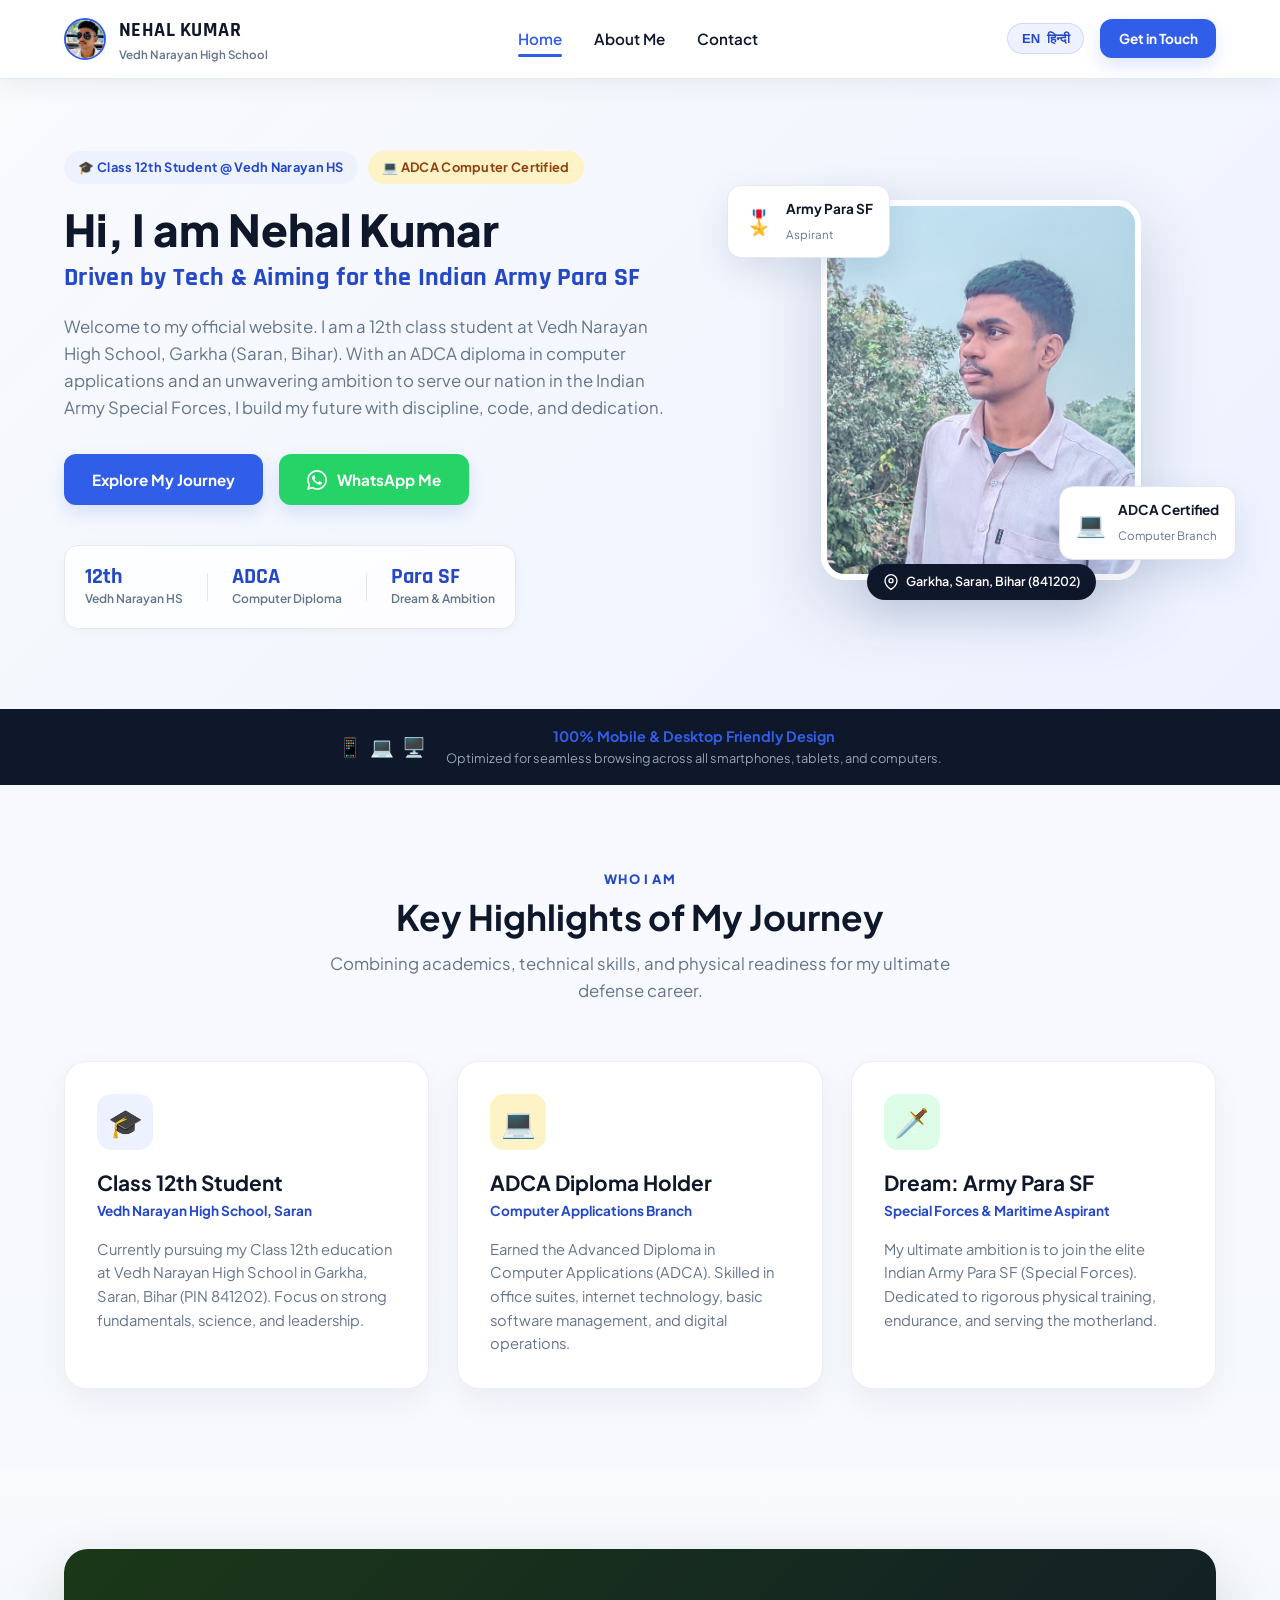
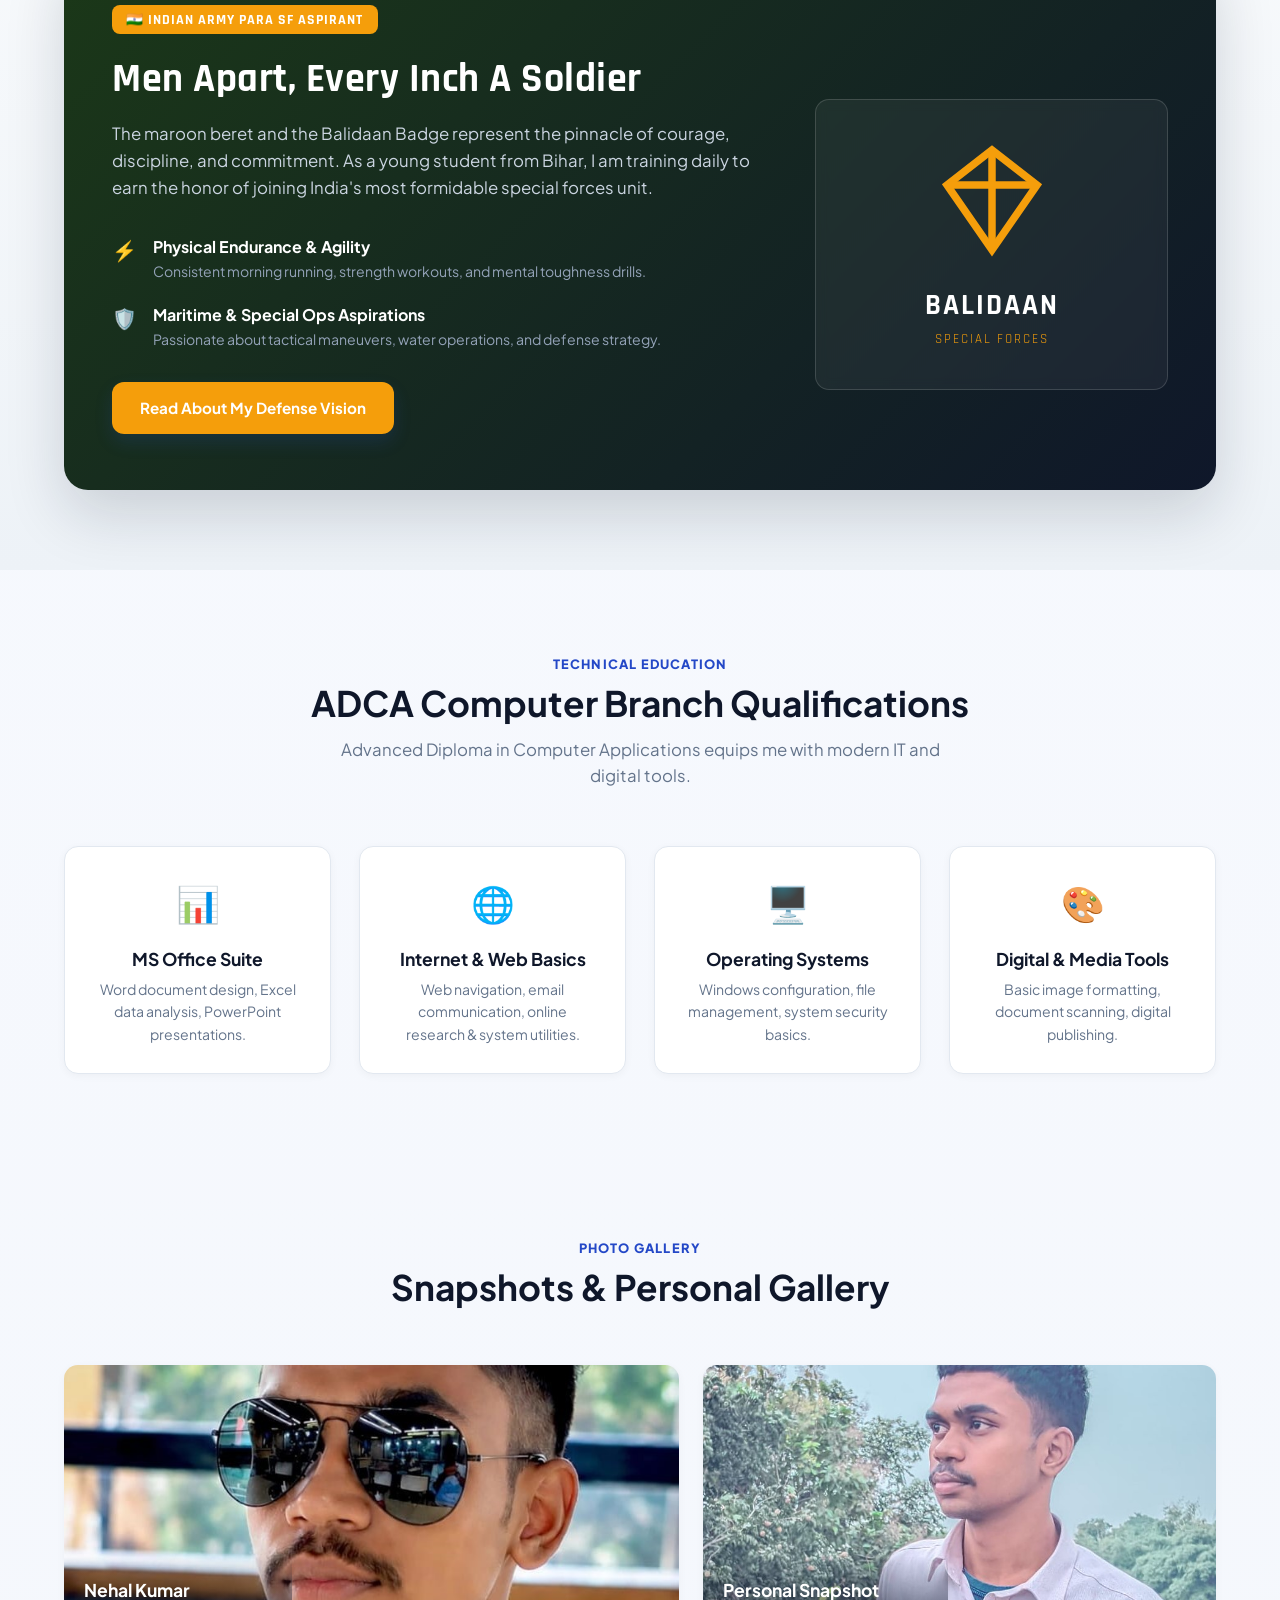
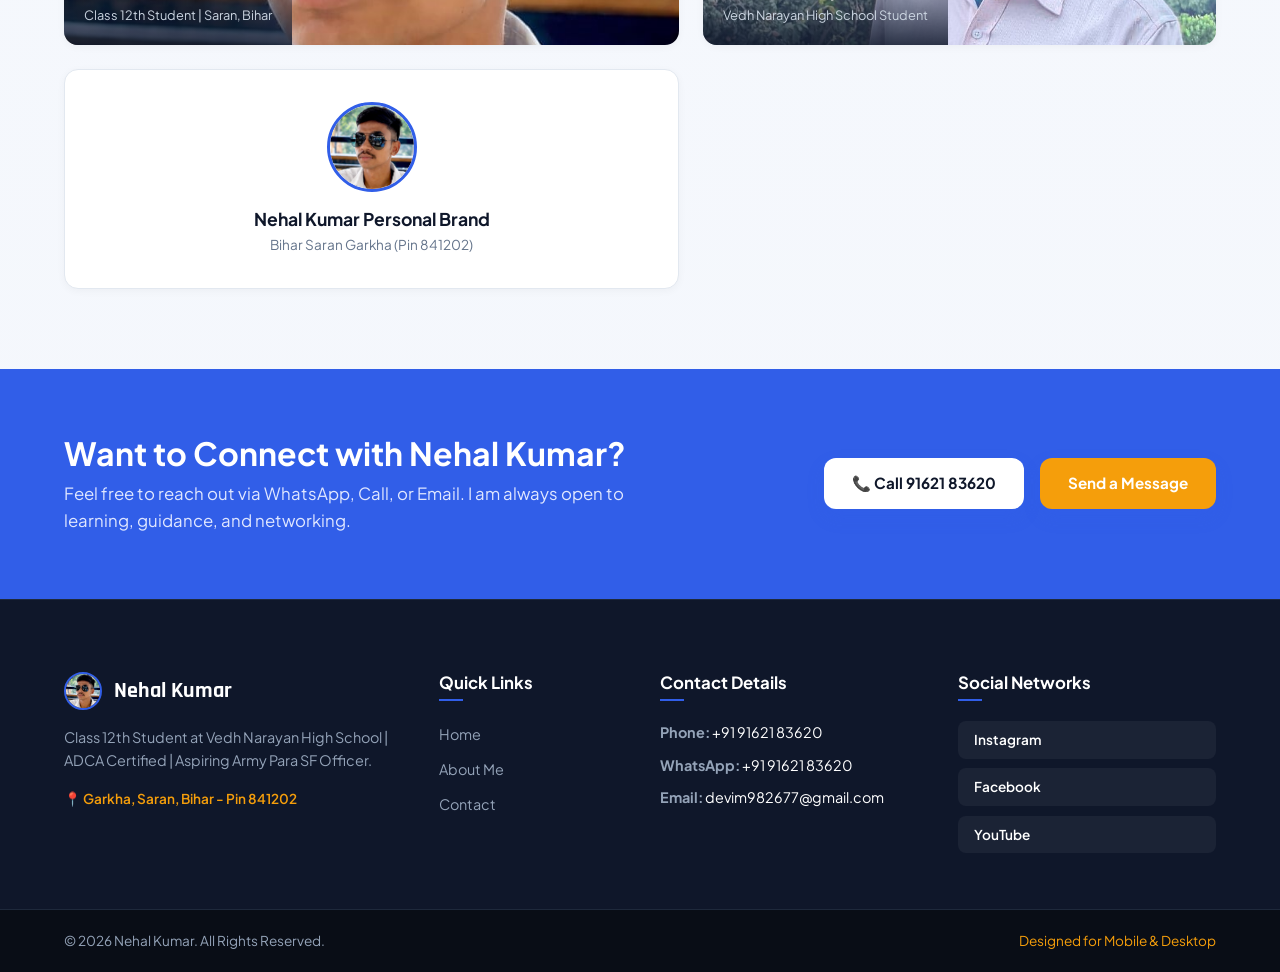
==== index.html @ 801185c1 "Add files via upload" ====
<!DOCTYPE html>
<html lang="en"><head>
  <meta charset="UTF-8">
  <meta name="viewport" content="width=device-width, initial-scale=1.0">
  <title>Nehal Kumar | Class 12th Student &amp; Aspiring Army Para SF | Saran, Bihar</title>
  <meta name="description" content="Official personal website of Nehal Kumar - Class 12th student at Vedh Narayan High School, ADCA Computer Diploma holder, and aspiring Army Para SF officer from Garkha, Saran, Bihar.">
  <meta property="og:title" content="Nehal Kumar - Student &amp; Army Para SF Aspirant">
  <meta property="og:description" content="Personal website of Nehal Kumar. Class 12th Vedh Narayan High School, ADCA degree holder &amp; Para SF aspirant.">
  <meta property="og:image" content="img-186cf42d.jpg">
  
  <link rel="preconnect" href="https://fonts.googleapis.com">
  <link rel="preconnect" href="https://fonts.gstatic.com" crossorigin="">
  <link href="https://fonts.googleapis.com/css2?family=Plus+Jakarta+Sans:wght@400;500;600;700;800&amp;family=Rajdhani:wght@600;700&amp;display=swap" rel="stylesheet">
  <link rel="stylesheet" href="style.css">
</head>
<body>
  <!-- IMAGE EDITING: Change any img src="...jpg" below to the filename of your replacement image. Keep the image file in this same folder. -->

  <!-- ENTRY LANGUAGE SELECTION MODAL -->
  <div id="language-modal" class="modal-overlay hidden">
    <div class="modal-card">
      <div class="modal-badge">
        <img src="nehal1.jpg" alt="Nehal Kumar Logo" class="modal-logo">
      </div>
      <h2 data-en="Welcome to Nehal Kumar's Website" data-hi="नेहल कुमार की वेबसाइट में आपका स्वागत है">Welcome to Nehal Kumar's Website</h2>
      <p class="modal-subtitle" data-en="How would you like to start exploring this website?" data-hi="आप इस वेबसाइट की शुरुआत किस भाषा में करना चाहते हैं?">How would you like to start exploring this website?</p>
      
      <div class="lang-choice-container">
        <button id="btn-choose-en" class="btn btn-primary lang-btn-option">
          <span class="flag-icon">🇬🇧</span> English
          <small data-en="Continue in English" data-hi="अंग्रेजी में आगे बढ़ें">Continue in English</small>
        </button>
        <button id="btn-choose-hi" class="btn btn-secondary lang-btn-option">
          <span class="flag-icon">🇮🇳</span> हिन्दी (Hindi)
          <small data-en="हिन्दी में पढ़ें" data-hi="हिन्दी भाषा चुनें">हिन्दी में पढ़ें</small>
        </button>
      </div>
      
      <div class="modal-footer-note">
        <span class="device-pill">📱 Mobile &amp; 💻 Desktop Friendly</span>
      </div>
    </div>
  </div>

  <!-- NAVIGATION BAR -->
  <header class="navbar">
    <div class="container nav-container">
      <a href="index.html" class="brand-logo">
        <img src="nehal1.jpg" alt="Nehal Kumar Logo" class="nav-logo-img">
        <div class="brand-text">
          <span class="brand-name">NEHAL KUMAR</span>
          <span class="brand-sub" data-en="Vedh Narayan High School" data-hi="वेध नारायण हाई स्कूल">Vedh Narayan High School</span>
        </div>
      </a>

      <nav class="nav-links" id="nav-menu">
        <a href="index.html" class="active" data-en="Home" data-hi="होम">Home</a>
        <a href="about.html" data-en="About Me" data-hi="मेरे बारे में">About Me</a>
        <a href="contact.html" data-en="Contact" data-hi="संपर्क करें">Contact</a>
      </nav>

      <div class="nav-actions">
        <!-- Language Switcher Button -->
        <button id="lang-toggle-btn" class="lang-toggle" title="Switch Language / भाषा बदलें">
          <span class="lang-code" id="active-lang-code">EN</span>
          <span class="lang-text" id="active-lang-label">हिन्दी</span>
        </button>

        <a href="contact.html" class="btn btn-primary btn-sm nav-cta" data-en="Get in Touch" data-hi="संपर्क करें">Get in Touch</a>

        <button class="mobile-hamburger" id="mobile-toggle" aria-label="Toggle navigation">
          <span></span><span></span><span></span>
        </button>
      </div>
    </div>
  </header>

  <main>
    <!-- HERO SECTION -->
    <section class="hero-section" id="hero">
      <div class="hero-bg-gradient"></div>
      <div class="container hero-container">
        
        <div class="hero-content">
          <div class="hero-badges">
            <span class="badge badge-school" data-en="🎓 Class 12th Student @ Vedh Narayan HS" data-hi="🎓 कक्षा 12वीं - वेध नारायण हाई स्कूल">🎓 Class 12th Student @ Vedh Narayan HS</span>
            <span class="badge badge-cert" data-en="💻 ADCA Computer Certified" data-hi="💻 ADCA कंप्यूटर डिप्लोमा होल्डर">💻 ADCA Computer Certified</span>
          </div>

          <h1 class="hero-title" data-en="Hi, I am Nehal Kumar" data-hi="नमस्ते, मैं हूँ नेहल कुमार">Hi, I am Nehal Kumar</h1>
          <h2 class="hero-subtitle" data-en="Driven by Tech &amp; Aiming for the Indian Army Para SF" data-hi="तकनीकी ज्ञान और भारतीय सेना पैरा SF का सपना">Driven by Tech &amp; Aiming for the Indian Army Para SF</h2>

          <p class="hero-desc" data-en="Welcome to my official website. I am a 12th class student at Vedh Narayan High School, Garkha (Saran, Bihar). With an ADCA diploma in computer applications and an unwavering ambition to serve our nation in the Indian Army Special Forces, I build my future with discipline, code, and dedication." data-hi="मेरी आधिकारिक वेबसाइट पर आपका स्वागत है। मैं वेध नारायण हाई स्कूल, गरखा (सारण, बिहार) का 12वीं का छात्र हूँ। कंप्यूटर एप्लीकेशन में ADCA डिप्लोमा और भारतीय सेना पैरा स्पेशल फोर्सेस (Para SF) में देश की सेवा करने के अटूट लक्ष्य के साथ, मैं अनुशासन और कड़ी मेहनत से अपना भविष्य बना रहा हूँ।">Welcome to my official website. I am a 12th class student at Vedh Narayan High School, Garkha (Saran, Bihar). With an ADCA diploma in computer applications and an unwavering ambition to serve our nation in the Indian Army Special Forces, I build my future with discipline, code, and dedication.</p>

          <div class="hero-cta-group">
            <a href="about.html" class="btn btn-primary" data-en="Explore My Journey" data-hi="मेरी यात्रा देखें">Explore My Journey</a>
            <a href="https://wa.me/919162183620" target="_blank" rel="noopener" class="btn btn-whatsapp">
              <svg width="20" height="20" viewBox="0 0 24 24" fill="currentColor"><path d="M.057 24l1.687-6.163c-1.041-1.804-1.588-3.849-1.587-5.946.003-6.556 5.338-11.891 11.893-11.891 3.181.001 6.167 1.24 8.413 3.488 2.245 2.248 3.481 5.236 3.48 8.414-.003 6.557-5.338 11.892-11.893 11.892-1.99-.001-3.951-.5-5.688-1.448l-6.305 1.654zm6.597-3.807c1.676.995 3.276 1.591 5.392 1.592 5.448 0 9.886-4.434 9.889-9.885.002-5.462-4.415-9.89-9.881-9.892-5.452 0-9.887 4.434-9.889 9.884-.001 2.225.651 3.891 1.746 5.634l-.999 3.648 3.742-.981zm11.387-5.464c-.074-.124-.272-.198-.57-.347-.297-.149-1.758-.868-2.031-.967-.272-.099-.47-.149-.669.149-.198.297-.768.967-.941 1.165-.173.198-.347.223-.644.074-.297-.149-1.255-.462-2.39-1.475-.883-.788-1.48-1.761-1.653-2.059-.173-.297-.018-.458.13-.606.134-.133.297-.347.446-.521.151-.172.2-.296.3-.495.099-.198.05-.372-.025-.521-.075-.148-.669-1.611-.916-2.206-.242-.579-.487-.501-.669-.51l-.57-.01c-.198 0-.52.074-.792.372s-1.04 1.016-1.04 2.479 1.065 2.876 1.213 3.074c.149.198 2.095 3.2 5.076 4.487.709.306 1.263.489 1.694.626.712.226 1.36.194 1.872.118.571-.085 1.758-.719 2.006-1.413.248-.695.248-1.29.173-1.414z"></path></svg>
              <span>WhatsApp Me</span>
            </a>
          </div>

          <!-- Quick Stat Strip -->
          <div class="hero-stats">
            <div class="stat-item">
              <span class="stat-number">12th</span>
              <span class="stat-label" data-en="Vedh Narayan HS" data-hi="वेध नारायण एच.एस.">Vedh Narayan HS</span>
            </div>
            <div class="stat-divider"></div>
            <div class="stat-item">
              <span class="stat-number">ADCA</span>
              <span class="stat-label" data-en="Computer Diploma" data-hi="कंप्यूटर डिप्लोमा">Computer Diploma</span>
            </div>
            <div class="stat-divider"></div>
            <div class="stat-item">
              <span class="stat-number">Para SF</span>
              <span class="stat-label" data-en="Dream &amp; Ambition" data-hi="सपना और लक्ष्य">Dream &amp; Ambition</span>
            </div>
          </div>
        </div>

        <div class="hero-visual">
          <div class="profile-card-wrapper">
            <div class="profile-image-frame">
              <img src="nehal2.jpg" alt="Nehal Kumar Profile Photo" class="profile-img">
              <div class="profile-glow"></div>
            </div>

            <!-- Floating Badges on Photo -->
            <div class="float-card float-top-left">
              <div class="float-icon">🎖️</div>
              <div class="float-text">
                <strong data-en="Army Para SF" data-hi="सेना पैरा SF">Army Para SF</strong>
                <small data-en="Aspirant" data-hi="महत्वाकांक्षी">Aspirant</small>
              </div>
            </div>

            <div class="float-card float-bottom-right">
              <div class="float-icon">💻</div>
              <div class="float-text">
                <strong data-en="ADCA Certified" data-hi="ADCA धारक">ADCA Certified</strong>
                <small data-en="Computer Branch" data-hi="कंप्यूटर शाखा">Computer Branch</small>
              </div>
            </div>
            
            <div class="location-tag">
              <svg width="16" height="16" viewBox="0 0 24 24" fill="none" stroke="currentColor" stroke-width="2"><path d="M21 10c0 7-9 13-9 13s-9-6-9-13a9 9 0 0 1 18 0z"></path><circle cx="12" cy="10" r="3"></circle></svg>
              <span>Garkha, Saran, Bihar (841202)</span>
            </div>
          </div>
        </div>

      </div>
    </section>

    <!-- DEVICE RESPONSIVE NOTICE BANNER -->
    <section class="device-banner">
      <div class="container device-banner-inner">
        <div class="device-icon-group">
          <span class="device-icon">📱</span>
          <span class="device-icon">💻</span>
          <span class="device-icon">🖥️</span>
        </div>
        <div class="device-text">
          <strong data-en="100% Mobile &amp; Desktop Friendly Design" data-hi="100% मोबाइल एवं डेस्कटॉप अनुकूल इंटरफ़ेस">100% Mobile &amp; Desktop Friendly Design</strong>
          <span data-en="Optimized for seamless browsing across all smartphones, tablets, and computers." data-hi="सभी स्मार्टफोन, टैबलेट और कंप्यूटर पर बेहतरीन अनुभव के लिए अनुकूलित।">Optimized for seamless browsing across all smartphones, tablets, and computers.</span>
        </div>
      </div>
    </section>

    <!-- CORE PILLARS SECTION -->
    <section class="section pillars-section" id="pillars">
      <div class="container">
        <div class="section-header text-center">
          <span class="section-tag" data-en="Who I Am" data-hi="मेरी पहचान">Who I Am</span>
          <h2 class="section-title" data-en="Key Highlights of My Journey" data-hi="मेरी यात्रा की मुख्य विशेषताएं">Key Highlights of My Journey</h2>
          <p class="section-desc" data-en="Combining academics, technical skills, and physical readiness for my ultimate defense career." data-hi="शिक्षा, तकनीकी दक्षता और सैन्य करियर की तैयारी का अनोखा संगम।">Combining academics, technical skills, and physical readiness for my ultimate defense career.</p>
        </div>

        <div class="grid grid-3">
          
          <!-- Card 1: Vedh Narayan High School -->
          <div class="card pillar-card" style="opacity: 1; transform: translateY(0px); transition: 0.5s ease-out;">
            <div class="pillar-icon-box icon-school">
              🎓
            </div>
            <h3 class="pillar-title" data-en="Class 12th Student" data-hi="12वीं कक्षा के छात्र">Class 12th Student</h3>
            <p class="pillar-sub" data-en="Vedh Narayan High School, Saran" data-hi="वेध नारायण हाई स्कूल, सारण">Vedh Narayan High School, Saran</p>
            <p class="pillar-text" data-en="Currently pursuing my Class 12th education at Vedh Narayan High School in Garkha, Saran, Bihar (PIN 841202). Focus on strong fundamentals, science, and leadership." data-hi="वर्तमान में वेध नारायण हाई स्कूल, गरखा, सारण (बिहार, पिन 841202) से 12वीं की पढ़ाई कर रहा हूँ। विज्ञान, शिक्षा और अनुशासन पर विशेष ध्यान।">Currently pursuing my Class 12th education at Vedh Narayan High School in Garkha, Saran, Bihar (PIN 841202). Focus on strong fundamentals, science, and leadership.</p>
          </div>

          <!-- Card 2: ADCA Computer Holder -->
          <div class="card pillar-card" style="opacity: 1; transform: translateY(0px); transition: 0.5s ease-out;">
            <div class="pillar-icon-box icon-tech">
              💻
            </div>
            <h3 class="pillar-title" data-en="ADCA Diploma Holder" data-hi="ADCA कंप्यूटर डिप्लोमा">ADCA Diploma Holder</h3>
            <p class="pillar-sub" data-en="Computer Applications Branch" data-hi="कंप्यूटर एप्लीकेशन शाखा">Computer Applications Branch</p>
            <p class="pillar-text" data-en="Earned the Advanced Diploma in Computer Applications (ADCA). Skilled in office suites, internet technology, basic software management, and digital operations." data-hi="कंप्यूटर एप्लीकेशन में एडवांस डिप्लोमा (ADCA) प्राप्त किया। एमएस ऑफिस, इंटरनेट टेक्नोलॉजी और डिजिटल कंप्यूटर ऑपरेशन में कुशल।">Earned the Advanced Diploma in Computer Applications (ADCA). Skilled in office suites, internet technology, basic software management, and digital operations.</p>
          </div>

          <!-- Card 3: Army Para SF Dream -->
          <div class="card pillar-card pillar-army" style="opacity: 1; transform: translateY(0px); transition: 0.5s ease-out;">
            <div class="pillar-icon-box icon-army">
              🗡️
            </div>
            <h3 class="pillar-title" data-en="Dream: Army Para SF" data-hi="सपना: भारतीय सेना पैरा SF">Dream: Army Para SF</h3>
            <p class="pillar-sub" data-en="Special Forces &amp; Maritime Aspirant" data-hi="विशेष बल एवं मरीन नेवी उम्मीदवार">Special Forces &amp; Maritime Aspirant</p>
            <p class="pillar-text" data-en="My ultimate ambition is to join the elite Indian Army Para SF (Special Forces). Dedicated to rigorous physical training, endurance, and serving the motherland." data-hi="मेरा परम सपना भारतीय सेना के प्रतिष्ठित पैरा SF (स्पेशल फोर्सेज) में शामिल होना है। शारीरिक फिटनेस और देश सेवा के प्रति समर्पित।">My ultimate ambition is to join the elite Indian Army Para SF (Special Forces). Dedicated to rigorous physical training, endurance, and serving the motherland.</p>
          </div>

        </div>
      </div>
    </section>

    <!-- ARMY PARA SF FEATURED BANNER -->
    <section class="section army-feature-section" id="army-dream">
      <div class="container">
        <div class="army-card">
          <div class="army-badge-top">
            <span class="army-tag">🇮🇳 INDIAN ARMY PARA SF ASPIRANT</span>
          </div>

          <div class="army-grid">
            <div class="army-content">
              <h2 class="army-heading" data-en="Men Apart, Every Inch A Soldier" data-hi="अनुशासन, साहस और सर्वोच्च देशभक्ति">Men Apart, Every Inch A Soldier</h2>
              <p class="army-text" data-en="The maroon beret and the Balidaan Badge represent the pinnacle of courage, discipline, and commitment. As a young student from Bihar, I am training daily to earn the honor of joining India's most formidable special forces unit." data-hi="महान बलिदान और साहस का प्रतीक - पैरा SF। बिहार का एक युवा होने के नाते, मेरा लक्ष्य भारत के सबसे पराक्रमी विशेष बल यूनिट में शामिल होकर तिरंगे का मान बढ़ाना है।">The maroon beret and the Balidaan Badge represent the pinnacle of courage, discipline, and commitment. As a young student from Bihar, I am training daily to earn the honor of joining India's most formidable special forces unit.</p>

              <div class="army-features-list">
                <div class="army-feat">
                  <span class="feat-bullet">⚡</span>
                  <div>
                    <strong data-en="Physical Endurance &amp; Agility" data-hi="शारीरिक सहनशक्ति एवं ट्रेनिंग">Physical Endurance &amp; Agility</strong>
                    <p data-en="Consistent morning running, strength workouts, and mental toughness drills." data-hi="दैनिक दौड़, शारीरिक व्यायाम और मानसिक दृढ़ता की तैयारी।">Consistent morning running, strength workouts, and mental toughness drills.</p>
                  </div>
                </div>

                <div class="army-feat">
                  <span class="feat-bullet">🛡️</span>
                  <div>
                    <strong data-en="Maritime &amp; Special Ops Aspirations" data-hi="मैरीटाइम एवं विशेष ऑपरेशन क्षमता">Maritime &amp; Special Ops Aspirations</strong>
                    <p data-en="Passionate about tactical maneuvers, water operations, and defense strategy." data-hi="रणनीतिक कौशल, वाटर ऑपरेशन्स और रक्षा रणनीति में विशेष रुचि।">Passionate about tactical maneuvers, water operations, and defense strategy.</p>
                  </div>
                </div>
              </div>

              <div class="army-action">
                <a href="about.html#para-sf" class="btn btn-gold" data-en="Read About My Defense Vision" data-hi="मेरे लक्ष्य के बारे में पढ़ें">Read About My Defense Vision</a>
              </div>
            </div>

            <div class="army-graphics">
              <div class="army-insignia-box">
                <div class="wings-graphic">
                  <svg width="120" height="120" viewBox="0 0 24 24" fill="none" stroke="currentColor" stroke-width="1.5">
                    <path d="M12 2L3 9l9 13 9-13-9-7z"></path>
                    <path d="M12 2v20"></path>
                    <path d="M3 9h18"></path>
                  </svg>
                </div>
                <div class="army-motto">
                  <span>BALIDAAN</span>
                  <small>SPECIAL FORCES</small>
                </div>
              </div>
            </div>
          </div>
        </div>
      </div>
    </section>

    <!-- ADCA & SKILLS SECTION -->
    <section class="section skills-section" id="skills">
      <div class="container">
        <div class="section-header text-center">
          <span class="section-tag" data-en="Technical Education" data-hi="तकनीकी शिक्षा">Technical Education</span>
          <h2 class="section-title" data-en="ADCA Computer Branch Qualifications" data-hi="ADCA कंप्यूटर शाखा योग्यताएं">ADCA Computer Branch Qualifications</h2>
          <p class="section-desc" data-en="Advanced Diploma in Computer Applications equips me with modern IT and digital tools." data-hi="एडवांस डिप्लोमा इन कंप्यूटर एप्लीकेशन से प्राप्त तकनीकी दक्षता।">Advanced Diploma in Computer Applications equips me with modern IT and digital tools.</p>
        </div>

        <div class="grid grid-4">
          <div class="skill-card" style="opacity: 1; transform: translateY(0px); transition: 0.5s ease-out;">
            <div class="skill-icon">📊</div>
            <h4 data-en="MS Office Suite" data-hi="एमएस ऑफिस सूट्स">MS Office Suite</h4>
            <p data-en="Word document design, Excel data analysis, PowerPoint presentations." data-hi="वर्ड डॉक्यूमेंट, एक्सेल डेटा और पावरपॉइंट प्रेजेंटेशन।">Word document design, Excel data analysis, PowerPoint presentations.</p>
          </div>

          <div class="skill-card" style="opacity: 1; transform: translateY(0px); transition: 0.5s ease-out;">
            <div class="skill-icon">🌐</div>
            <h4 data-en="Internet &amp; Web Basics" data-hi="इंटरनेट एवं वेब नॉलेज">Internet &amp; Web Basics</h4>
            <p data-en="Web navigation, email communication, online research &amp; system utilities." data-hi="वेब सर्फिंग, ईमेल संचार, ऑनलाइन रिसर्च और यूटिलिटी।">Web navigation, email communication, online research &amp; system utilities.</p>
          </div>

          <div class="skill-card" style="opacity: 1; transform: translateY(0px); transition: 0.5s ease-out;">
            <div class="skill-icon">🖥️</div>
            <h4 data-en="Operating Systems" data-hi="ऑपरेटिंग सिस्टम">Operating Systems</h4>
            <p data-en="Windows configuration, file management, system security basics." data-hi="विंडोज कॉन्फ़िगरेशन, फाइल प्रबंधन और सिस्टम सुरक्षा।">Windows configuration, file management, system security basics.</p>
          </div>

          <div class="skill-card" style="opacity: 1; transform: translateY(0px); transition: 0.5s ease-out;">
            <div class="skill-icon">🎨</div>
            <h4 data-en="Digital &amp; Media Tools" data-hi="डिजिटल एवं मीडिया टूल्स">Digital &amp; Media Tools</h4>
            <p data-en="Basic image formatting, document scanning, digital publishing." data-hi="इमेज फॉर्मेटिंग, स्कैनिंग और डिजिटल कंटेंट क्रिएशन।">Basic image formatting, document scanning, digital publishing.</p>
          </div>
        </div>
      </div>
    </section>

    <!-- PHOTO GALLERY PREVIEW -->
    <section class="section gallery-section" id="gallery">
      <div class="container">
        <div class="section-header text-center">
          <span class="section-tag" data-en="Photo Gallery" data-hi="फोटो गैलरी">Photo Gallery</span>
          <h2 class="section-title" data-en="Snapshots &amp; Personal Gallery" data-hi="मेरी तस्वीरें एवं झलकियां">Snapshots &amp; Personal Gallery</h2>
        </div>

        <div class="gallery-grid">
          <div class="gallery-item main-item" style="opacity: 1; transform: translateY(0px); transition: 0.5s ease-out;">
            <img src="nehal1.jpg" alt="Nehal Kumar Profile Photo">
            <div class="gallery-caption">
              <strong data-en="Nehal Kumar" data-hi="नेहल कुमार">Nehal Kumar</strong>
              <span data-en="Class 12th Student | Saran, Bihar" data-hi="12वीं कक्षा के छात्र | सारण, बिहार">Class 12th Student | Saran, Bihar</span>
            </div>
          </div>

          <div class="gallery-item" style="opacity: 1; transform: translateY(0px); transition: 0.5s ease-out;">
            <img src="nehal2.jpg" alt="Nehal Kumar Activity Photo">
            <div class="gallery-caption">
              <strong data-en="Personal Snapshot" data-hi="व्यक्तिगत फोटो">Personal Snapshot</strong>
              <span data-en="Vedh Narayan High School Student" data-hi="वेध नारायण हाई स्कूल के छात्र">Vedh Narayan High School Student</span>
            </div>
          </div>

          <div class="gallery-item logo-showcase" style="opacity: 1; transform: translateY(0px); transition: 0.5s ease-out;">
            <div class="logo-box-inner">
              <img src="nehal1.jpg" alt="Nehal Kumar Brand Crest">
              <h4 data-en="Nehal Kumar Personal Brand" data-hi="नेहल कुमार पर्सनल ब्रांड">Nehal Kumar Personal Brand</h4>
              <p data-en="Bihar Saran Garkha (Pin 841202)" data-hi="बिहार सारण गरखा (पिन 841202)">Bihar Saran Garkha (Pin 841202)</p>
            </div>
          </div>
        </div>
      </div>
    </section>

    <!-- QUICK CONTACT CTA -->
    <section class="cta-banner">
      <div class="container cta-container">
        <div class="cta-content">
          <h2 data-en="Want to Connect with Nehal Kumar?" data-hi="नेहल कुमार से संपर्क करना चाहते हैं?">Want to Connect with Nehal Kumar?</h2>
          <p data-en="Feel free to reach out via WhatsApp, Call, or Email. I am always open to learning, guidance, and networking." data-hi="व्हाट्सएप, फोन या ईमेल के माध्यम से बेझिझक संपर्क करें। मार्गदर्शन और संवाद के लिए सदैव तत्पर।">Feel free to reach out via WhatsApp, Call, or Email. I am always open to learning, guidance, and networking.</p>
        </div>
        <div class="cta-buttons">
          <a href="tel:9162183620" class="btn btn-light">
            <span>📞 Call 91621 83620</span>
          </a>
          <a href="contact.html" class="btn btn-gold" data-en="Send a Message" data-hi="संदेश भेजें">Send a Message</a>
        </div>
      </div>
    </section>
  </main>

  <!-- FOOTER -->
  <footer class="footer">
    <div class="container footer-container">
      <div class="footer-col brand-col">
        <div class="footer-brand">
          <img src="nehal1.jpg" alt="Logo" class="footer-logo">
          <span>Nehal Kumar</span>
        </div>
        <p class="footer-desc" data-en="Class 12th Student at Vedh Narayan High School | ADCA Certified | Aspiring Army Para SF Officer." data-hi="वेध नारायण हाई स्कूल 12वीं के छात्र | ADCA सर्टिफाइड | आर्मी पैरा SF उम्मीदवार।">Class 12th Student at Vedh Narayan High School | ADCA Certified | Aspiring Army Para SF Officer.</p>
        <p class="footer-loc">📍 Garkha, Saran, Bihar - Pin 841202</p>
      </div>

      <div class="footer-col links-col">
        <h4 data-en="Quick Links" data-hi="क्विक लिंक्स">Quick Links</h4>
        <ul>
          <li><a href="index.html" data-en="Home" data-hi="होम">Home</a></li>
          <li><a href="about.html" data-en="About Me" data-hi="मेरे बारे में">About Me</a></li>
          <li><a href="contact.html" data-en="Contact" data-hi="संपर्क">Contact</a></li>
        </ul>
      </div>

      <div class="footer-col contact-col">
        <h4 data-en="Contact Details" data-hi="संपर्क विवरण">Contact Details</h4>
        <p><strong>Phone:</strong> <a href="tel:9162183620">+91 91621 83620</a></p>
        <p><strong>WhatsApp:</strong> <a href="https://wa.me/919162183620" target="_blank">+91 91621 83620</a></p>
        <p><strong>Email:</strong> <a href="mailto:devim982677@gmail.com">devim982677@gmail.com</a></p>
      </div>

      <div class="footer-col social-col">
        <h4 data-en="Social Networks" data-hi="सोशल मीडिया">Social Networks</h4>
        <div class="social-links">
          <a href="https://www.instagram.com/nehal_kumar7?avpt=bjVuNHM3ejNyNW15" target="_blank" rel="noopener" class="social-btn insta" title="Instagram">
            Instagram
          </a>
          <a href="https://www.facebook.com/share/1R3QveMcco/" target="_blank" rel="noopener" class="social-btn fb" title="Facebook">
            Facebook
          </a>
          <a href="https://youtube.com/@nehalkumar1?si=-DTRlXh6gTQN7hKc" target="_blank" rel="noopener" class="social-btn yt" title="YouTube">
            YouTube
          </a>
        </div>
      </div>
    </div>

    <div class="footer-bottom">
      <div class="container footer-bottom-inner">
        <p>© <span id="year">2026</span> Nehal Kumar. All Rights Reserved.</p>
        <p class="footer-tagline" data-en="Designed for Mobile &amp; Desktop" data-hi="मोबाइल एवं डेस्कटॉप दोनों के लिए उपयुक्त">Designed for Mobile &amp; Desktop</p>
      </div>
    </div>
  </footer>

  <script src="script.js"></script>


</body></html>
---- style.css ----
/* CSS DESIGN TOKENS & RESET */
:root {
  --primary: #718cff;
  --primary-dark: #4b64e0;
  --primary-light: #eef2ff;
  --primary-contrast: #ffffff;
  
  --accent-gold: #f59e0b;
  --accent-gold-hover: #d97706;
  --army-green: #2d5a27;
  --army-dark: #1b3818;
  --whatsapp-green: #25d366;
  --whatsapp-dark: #128c7e;

  --bg: #f8fafc;
  --surface: #ffffff;
  --surface-alt: #f1f5f9;
  --text: #0f172a;
  --muted: #64748b;
  --border: #e2e8f0;

  --shadow-sm: 0 2px 8px rgba(0,0,0,0.04);
  --shadow-md: 0 8px 24px -6px rgba(113, 140, 255, 0.15);
  --shadow-lg: 0 20px 40px -10px rgba(15, 23, 42, 0.12);

  --radius-sm: 8px;
  --radius-md: 14px;
  --radius-lg: 24px;
  --radius-full: 9999px;

  --font-main: 'Plus Jakarta Sans', -apple-system, BlinkMacSystemFont, sans-serif;
  --font-heading: 'Rajdhani', var(--font-main);

  --transition: all 0.3s cubic-bezier(0.4, 0, 0.2, 1);
}

*, *::before, *::after {
  box-sizing: border-box;
  margin: 0;
  padding: 0;
}

html {
  scroll-behavior: smooth;
  font-size: 16px;
}

body {
  font-family: var(--font-main);
  background-color: var(--bg);
  color: var(--text);
  line-height: 1.6;
  overflow-x: hidden;
  -webkit-font-smoothing: antialiased;
}

/* TYPOGRAPHY */
h1, h2, h3, h4, h5, h6 {
  font-family: var(--font-main);
  color: var(--text);
  font-weight: 700;
  line-height: 1.25;
}

a {
  color: var(--primary-dark);
  text-decoration: none;
  transition: var(--transition);
}

a:hover {
  color: var(--primary);
}

img {
  max-width: 100%;
  height: auto;
  display: block;
}

/* LAYOUT CONTAINER */
.container {
  width: 100%;
  max-width: 1200px;
  margin: 0 auto;
  padding: 0 1.5rem;
}

.grid {
  display: grid;
  gap: 1.75rem;
}

.grid-2 { grid-template-columns: repeat(2, 1fr); }
.grid-3 { grid-template-columns: repeat(3, 1fr); }
.grid-4 { grid-template-columns: repeat(4, 1fr); }

@media (max-width: 992px) {
  .grid-4 { grid-template-columns: repeat(2, 1fr); }
  .grid-3 { grid-template-columns: repeat(2, 1fr); }
}

@media (max-width: 768px) {
  .grid-2, .grid-3, .grid-4 { grid-template-columns: 1fr; }
}

.align-center {
  align-items: center;
}

/* BUTTONS & BADGES */
.btn {
  display: inline-flex;
  align-items: center;
  justify-content: center;
  gap: 0.6rem;
  padding: 0.85rem 1.75rem;
  font-size: 0.95rem;
  font-weight: 700;
  border-radius: var(--radius-full);
  border: none;
  cursor: pointer;
  transition: var(--transition);
  text-align: center;
  white-space: nowrap;
}

.btn-sm {
  padding: 0.55rem 1.15rem;
  font-size: 0.85rem;
}

.btn-primary {
  background-color: var(--primary);
  color: var(--primary-contrast);
  box-shadow: 0 6px 18px rgba(113, 140, 255, 0.35);
}

.btn-primary:hover {
  background-color: var(--primary-dark);
  color: #fff;
  transform: translateY(-2px);
  box-shadow: 0 10px 24px rgba(113, 140, 255, 0.45);
}

.btn-secondary {
  background-color: #e2e8f0;
  color: var(--text);
}

.btn-secondary:hover {
  background-color: #cbd5e1;
  transform: translateY(-2px);
}

.btn-light {
  background-color: #ffffff;
  color: var(--text);
  box-shadow: var(--shadow-sm);
}

.btn-light:hover {
  background-color: #f8fafc;
  transform: translateY(-2px);
}

.btn-gold {
  background-color: var(--accent-gold);
  color: #ffffff;
  box-shadow: 0 6px 18px rgba(245, 158, 11, 0.35);
}

.btn-gold:hover {
  background-color: var(--accent-gold-hover);
  color: #ffffff;
  transform: translateY(-2px);
}

.btn-whatsapp {
  background-color: var(--whatsapp-green);
  color: #ffffff;
  box-shadow: 0 6px 18px rgba(37, 211, 102, 0.35);
}

.btn-whatsapp:hover {
  background-color: var(--whatsapp-dark);
  color: #ffffff;
  transform: translateY(-2px);
}

.w-100 { width: 100%; }

.badge {
  display: inline-flex;
  align-items: center;
  padding: 0.4rem 0.9rem;
  border-radius: var(--radius-full);
  font-size: 0.8rem;
  font-weight: 700;
  letter-spacing: 0.3px;
}

.badge-school {
  background-color: var(--primary-light);
  color: var(--primary-dark);
}

.badge-cert {
  background-color: #fef3c7;
  color: #92400e;
}

.badge-gold {
  background-color: var(--accent-gold);
  color: #ffffff;
}

/* ENTRY LANGUAGE MODAL */
.modal-overlay {
  position: fixed;
  inset: 0;
  background-color: rgba(15, 23, 42, 0.75);
  backdrop-filter: blur(8px);
  z-index: 9999;
  display: flex;
  align-items: center;
  justify-content: center;
  padding: 1.5rem;
  opacity: 1;
  transition: opacity 0.4s ease;
}

.modal-overlay.hidden {
  opacity: 0;
  pointer-events: none;
}

.modal-card {
  background: #ffffff;
  border-radius: var(--radius-lg);
  padding: 2.5rem 2rem;
  max-width: 480px;
  width: 100%;
  text-align: center;
  box-shadow: var(--shadow-lg);
  animation: modalPop 0.4s cubic-bezier(0.175, 0.885, 0.32, 1.275);
}

@keyframes modalPop {
  0% { transform: scale(0.85); opacity: 0; }
  100% { transform: scale(1); opacity: 1; }
}

.modal-logo {
  width: 72px;
  height: 72px;
  border-radius: 50%;
  object-fit: cover;
  border: 3px solid var(--primary);
  margin-bottom: 1rem;
}

.modal-card h2 {
  font-size: 1.5rem;
  margin-bottom: 0.5rem;
}

.modal-subtitle {
  color: var(--muted);
  font-size: 0.95rem;
  margin-bottom: 1.75rem;
}

.lang-choice-container {
  display: flex;
  flex-direction: column;
  gap: 1rem;
}

.lang-btn-option {
  flex-direction: column;
  padding: 1rem 1.5rem;
  border-radius: var(--radius-md);
  font-size: 1.1rem;
}

.lang-btn-option small {
  font-weight: 400;
  font-size: 0.78rem;
  opacity: 0.9;
}

.modal-footer-note {
  margin-top: 1.5rem;
  padding-top: 1rem;
  border-top: 1px solid var(--border);
}

.device-pill {
  font-size: 0.78rem;
  color: var(--muted);
  font-weight: 600;
}

/* NAVBAR */
.navbar {
  position: sticky;
  top: 0;
  z-index: 1000;
  background-color: rgba(255, 255, 255, 0.92);
  backdrop-filter: blur(12px);
  border-bottom: 1px solid var(--border);
  padding: 0.85rem 0;
}

.nav-container {
  display: flex;
  align-items: center;
  justify-content: space-between;
}

.brand-logo {
  display: flex;
  align-items: center;
  gap: 0.8rem;
}

.nav-logo-img {
  width: 42px;
  height: 42px;
  border-radius: 50%;
  object-fit: cover;
  border: 2px solid var(--primary);
}

.brand-text {
  display: flex;
  flex-direction: column;
}

.brand-name {
  font-family: var(--font-heading);
  font-weight: 700;
  font-size: 1.25rem;
  letter-spacing: 0.5px;
  color: var(--text);
}

.brand-sub {
  font-size: 0.72rem;
  color: var(--muted);
  font-weight: 600;
}

.nav-links {
  display: flex;
  align-items: center;
  gap: 2rem;
}

.nav-links a {
  font-weight: 600;
  font-size: 0.95rem;
  color: var(--text);
  position: relative;
  padding: 0.4rem 0;
}

.nav-links a:hover,
.nav-links a.active {
  color: var(--primary);
}

.nav-links a.active::after {
  content: '';
  position: absolute;
  bottom: 0;
  left: 0;
  width: 100%;
  height: 3px;
  background-color: var(--primary);
  border-radius: var(--radius-full);
}

.nav-actions {
  display: flex;
  align-items: center;
  gap: 1rem;
}

/* Language Toggle Button */
.lang-toggle {
  background: var(--primary-light);
  border: 1px solid rgba(113, 140, 255, 0.25);
  border-radius: var(--radius-full);
  padding: 0.4rem 0.85rem;
  cursor: pointer;
  display: flex;
  align-items: center;
  gap: 0.4rem;
  font-weight: 700;
  font-size: 0.82rem;
  color: var(--primary-dark);
  transition: var(--transition);
}

.lang-toggle:hover {
  background-color: var(--primary);
  color: #fff;
}

.mobile-hamburger {
  display: none;
  background: none;
  border: none;
  cursor: pointer;
  flex-direction: column;
  gap: 5px;
  padding: 4px;
}

.mobile-hamburger span {
  width: 24px;
  height: 2.5px;
  background-color: var(--text);
  border-radius: 2px;
  transition: var(--transition);
}

/* HERO SECTION */
.hero-section {
  position: relative;
  padding: 4.5rem 0 5rem;
  background: linear-gradient(135deg, #f8fafc 0%, #eef2ff 100%);
  overflow: hidden;
}

.hero-container {
  display: grid;
  grid-template-columns: 1.15fr 0.85fr;
  gap: 3rem;
  align-items: center;
}

.hero-badges {
  display: flex;
  flex-wrap: wrap;
  gap: 0.6rem;
  margin-bottom: 1.25rem;
}

.hero-title {
  font-size: 2.75rem;
  font-weight: 800;
  line-height: 1.15;
  margin-bottom: 0.5rem;
  color: var(--text);
}

.hero-subtitle {
  font-family: var(--font-heading);
  font-size: 1.6rem;
  font-weight: 700;
  color: var(--primary-dark);
  margin-bottom: 1.25rem;
  letter-spacing: 0.3px;
}

.hero-desc {
  font-size: 1.05rem;
  color: var(--muted);
  margin-bottom: 2rem;
  max-width: 600px;
}

.hero-cta-group {
  display: flex;
  flex-wrap: wrap;
  gap: 1rem;
  margin-bottom: 2.5rem;
}

.hero-stats {
  display: flex;
  align-items: center;
  gap: 1.5rem;
  padding: 1.25rem;
  background: rgba(255, 255, 255, 0.8);
  backdrop-filter: blur(8px);
  border-radius: var(--radius-md);
  border: 1px solid var(--border);
  box-shadow: var(--shadow-sm);
  width: fit-content;
}

.stat-item {
  display: flex;
  flex-direction: column;
}

.stat-number {
  font-family: var(--font-heading);
  font-size: 1.4rem;
  font-weight: 700;
  color: var(--primary-dark);
  line-height: 1;
}

.stat-label {
  font-size: 0.75rem;
  color: var(--muted);
  font-weight: 600;
}

.stat-divider {
  width: 1px;
  height: 28px;
  background-color: var(--border);
}

/* Hero Profile Frame */
.profile-card-wrapper {
  position: relative;
  display: flex;
  justify-content: center;
}

.profile-image-frame {
  position: relative;
  width: 320px;
  height: 380px;
  border-radius: var(--radius-lg);
  overflow: hidden;
  box-shadow: var(--shadow-lg);
  border: 6px solid #ffffff;
}

.profile-img {
  width: 100%;
  height: 100%;
  object-fit: cover;
  transition: transform 0.5s ease;
}

.profile-card-wrapper:hover .profile-img {
  transform: scale(1.04);
}

.float-card {
  position: absolute;
  background: #ffffff;
  padding: 0.75rem 1rem;
  border-radius: var(--radius-md);
  box-shadow: var(--shadow-md);
  display: flex;
  align-items: center;
  gap: 0.75rem;
  border: 1px solid var(--border);
  z-index: 2;
}

.float-top-left {
  top: -15px;
  left: -20px;
}

.float-bottom-right {
  bottom: 20px;
  right: -20px;
}

.float-icon {
  font-size: 1.5rem;
}

.float-text strong {
  display: block;
  font-size: 0.85rem;
  color: var(--text);
}

.float-text small {
  font-size: 0.72rem;
  color: var(--muted);
}

.location-tag {
  position: absolute;
  bottom: -20px;
  background: #0f172a;
  color: #ffffff;
  padding: 0.5rem 1rem;
  border-radius: var(--radius-full);
  font-size: 0.78rem;
  font-weight: 600;
  display: flex;
  align-items: center;
  gap: 0.4rem;
  box-shadow: var(--shadow-md);
}

/* DEVICE BANNER */
.device-banner {
  background-color: #0f172a;
  color: #ffffff;
  padding: 1rem 0;
}

.device-banner-inner {
  display: flex;
  align-items: center;
  justify-content: center;
  gap: 1.25rem;
  text-align: center;
  flex-wrap: wrap;
}

.device-icon-group {
  display: flex;
  gap: 0.5rem;
  font-size: 1.2rem;
}

.device-text {
  display: flex;
  flex-direction: column;
  font-size: 0.9rem;
}

.device-text strong {
  color: var(--primary);
}

.device-text span {
  color: #94a3b8;
  font-size: 0.8rem;
}

/* SECTIONS COMMON */
.section {
  padding: 5rem 0;
}

.bg-light {
  background-color: #f1f5f9;
}

.section-header {
  margin-bottom: 3.5rem;
}

.text-center { text-align: center; }

.section-tag {
  display: inline-block;
  font-size: 0.8rem;
  font-weight: 800;
  text-transform: uppercase;
  letter-spacing: 1.2px;
  color: var(--primary-dark);
  margin-bottom: 0.4rem;
}

.section-title {
  font-size: 2.2rem;
  margin-bottom: 0.75rem;
}

.section-desc {
  color: var(--muted);
  font-size: 1.05rem;
  max-width: 650px;
  margin: 0 auto;
}

/* CARDS */
.card {
  background: var(--surface);
  border-radius: var(--radius-md);
  padding: 2rem;
  border: 1px solid var(--border);
  box-shadow: var(--shadow-sm);
  transition: var(--transition);
}

.card:hover {
  transform: translateY(-4px);
  box-shadow: var(--shadow-md);
}

/* PILLARS */
.pillar-card {
  height: 100%;
}

.pillar-icon-box {
  width: 56px;
  height: 56px;
  border-radius: var(--radius-md);
  display: flex;
  align-items: center;
  justify-content: center;
  font-size: 1.75rem;
  margin-bottom: 1.25rem;
}

.icon-school { background: var(--primary-light); }
.icon-tech { background: #fef3c7; }
.icon-army { background: #dcfce7; }

.pillar-title {
  font-size: 1.3rem;
  margin-bottom: 0.25rem;
}

.pillar-sub {
  font-size: 0.85rem;
  color: var(--primary-dark);
  font-weight: 700;
  margin-bottom: 1rem;
}

.pillar-text {
  color: var(--muted);
  font-size: 0.92rem;
}

/* ARMY PARA SF SECTION */
.army-feature-section {
  background: linear-gradient(180deg, #f8fafc 0%, #edf2f7 100%);
}

.army-card {
  background: linear-gradient(135deg, #1b3818 0%, #0f172a 100%);
  color: #ffffff;
  border-radius: var(--radius-lg);
  padding: 3.5rem 3rem;
  position: relative;
  overflow: hidden;
  box-shadow: var(--shadow-lg);
}

.army-badge-top {
  margin-bottom: 1.5rem;
}

.army-tag {
  background: var(--accent-gold);
  color: #ffffff;
  font-family: var(--font-heading);
  font-weight: 700;
  font-size: 0.85rem;
  letter-spacing: 1px;
  padding: 0.35rem 0.9rem;
  border-radius: var(--radius-sm);
}

.army-grid {
  display: grid;
  grid-template-columns: 1.3fr 0.7fr;
  gap: 3rem;
  align-items: center;
}

.army-heading {
  font-family: var(--font-heading);
  font-size: 2.5rem;
  color: #ffffff;
  margin-bottom: 1rem;
  letter-spacing: 0.5px;
}

.army-text {
  color: #cbd5e1;
  font-size: 1.05rem;
  margin-bottom: 2rem;
}

.army-features-list {
  display: flex;
  flex-direction: column;
  gap: 1.25rem;
  margin-bottom: 2rem;
}

.army-feat {
  display: flex;
  gap: 1rem;
  align-items: flex-start;
}

.feat-bullet {
  font-size: 1.25rem;
}

.army-feat strong {
  display: block;
  color: #ffffff;
  font-size: 1rem;
}

.army-feat p {
  color: #94a3b8;
  font-size: 0.88rem;
}

.army-insignia-box {
  background: rgba(255, 255, 255, 0.05);
  border: 1px solid rgba(255, 255, 255, 0.15);
  border-radius: var(--radius-md);
  padding: 2.5rem;
  text-align: center;
  backdrop-filter: blur(6px);
}

.wings-graphic svg {
  color: var(--accent-gold);
  margin-bottom: 1rem;
}

.army-motto {
  display: flex;
  flex-direction: column;
  font-family: var(--font-heading);
  letter-spacing: 2px;
}

.army-motto span {
  font-size: 1.8rem;
  font-weight: 700;
  color: #ffffff;
}

.army-motto small {
  color: var(--accent-gold);
  font-size: 0.8rem;
}

/* SKILLS SECTION */
.skill-card {
  background: #ffffff;
  border-radius: var(--radius-md);
  padding: 1.75rem;
  border: 1px solid var(--border);
  box-shadow: var(--shadow-sm);
  text-align: center;
  transition: var(--transition);
}

.skill-card:hover {
  border-color: var(--primary);
  transform: translateY(-4px);
}

.skill-icon {
  font-size: 2.2rem;
  margin-bottom: 1rem;
}

.skill-card h4 {
  font-size: 1.1rem;
  margin-bottom: 0.5rem;
}

.skill-card p {
  font-size: 0.88rem;
  color: var(--muted);
}

/* GALLERY PREVIEW */
.gallery-grid {
  display: grid;
  grid-template-columns: 1.2fr 1fr;
  grid-template-rows: auto auto;
  gap: 1.5rem;
}

.gallery-item {
  position: relative;
  border-radius: var(--radius-md);
  overflow: hidden;
  box-shadow: var(--shadow-sm);
}

.gallery-item img {
  width: 100%;
  height: 280px;
  object-fit: cover;
  transition: transform 0.5s ease;
}

.gallery-item:hover img {
  transform: scale(1.05);
}

.gallery-caption {
  position: absolute;
  bottom: 0;
  inset-x: 0;
  background: linear-gradient(transparent, rgba(15, 23, 42, 0.85));
  color: #ffffff;
  padding: 1.25rem;
  display: flex;
  flex-direction: column;
}

.gallery-caption strong { font-size: 1.1rem; }
.gallery-caption span { font-size: 0.8rem; color: #cbd5e1; }

.logo-showcase {
  background: #ffffff;
  border: 1px solid var(--border);
  display: flex;
  align-items: center;
  justify-content: center;
  padding: 2rem;
}

.logo-box-inner {
  text-align: center;
}

.logo-box-inner img {
  width: 90px;
  height: 90px;
  border-radius: 50%;
  margin: 0 auto 1rem;
  border: 3px solid var(--primary);
}

.logo-box-inner h4 {
  font-size: 1.1rem;
  margin-bottom: 0.25rem;
}

.logo-box-inner p {
  font-size: 0.85rem;
  color: var(--muted);
}

/* CTA BANNER */
.cta-banner {
  background: var(--primary);
  color: #ffffff;
  padding: 4rem 0;
}

.cta-container {
  display: flex;
  align-items: center;
  justify-content: space-between;
  gap: 2rem;
}

.cta-content h2 {
  color: #ffffff;
  font-size: 2rem;
  margin-bottom: 0.5rem;
}

.cta-content p {
  color: #e0e7ff;
  font-size: 1.05rem;
  max-width: 600px;
}

.cta-buttons {
  display: flex;
  gap: 1rem;
  flex-wrap: wrap;
}

/* PAGE HEADER HERO (About & Contact) */
.page-header {
  background: linear-gradient(135deg, #f8fafc 0%, #eef2ff 100%);
  padding: 4rem 0 3.5rem;
  text-align: center;
  border-bottom: 1px solid var(--border);
}

.page-title {
  font-size: 2.75rem;
  margin-bottom: 0.75rem;
}

.page-subtitle {
  color: var(--muted);
  font-size: 1.1rem;
  max-width: 650px;
  margin: 0 auto;
}

/* ABOUT PAGE SPECIFIC */
.shadow-frame {
  padding: 0.75rem;
  background: #ffffff;
}

.rounded-img {
  border-radius: var(--radius-md);
  max-height: 440px;
  width: 100%;
  object-fit: cover;
}

.card-caption {
  text-align: center;
  padding: 0.75rem 0 0.25rem;
}

.card-caption strong { display: block; font-size: 1.1rem; }
.card-caption span { font-size: 0.85rem; color: var(--muted); }

.bio-text-col h2 {
  font-size: 2rem;
  margin-bottom: 1.25rem;
}

.bio-text-col p {
  color: var(--muted);
  font-size: 1rem;
  margin-bottom: 1.25rem;
}

.bio-highlights {
  display: flex;
  flex-direction: column;
  gap: 1rem;
  margin-top: 1.5rem;
}

.bio-highlight-item {
  display: flex;
  align-items: center;
  gap: 1rem;
  background: #ffffff;
  padding: 0.85rem 1.25rem;
  border-radius: var(--radius-md);
  border: 1px solid var(--border);
}

.h-icon { font-size: 1.5rem; }
.bio-highlight-item strong { display: block; font-size: 0.88rem; }
.bio-highlight-item span { font-size: 0.82rem; color: var(--muted); }

/* TIMELINE */
.timeline {
  max-width: 750px;
  margin: 0 auto;
  position: relative;
  padding-left: 2.5rem;
}

.timeline::before {
  content: '';
  position: absolute;
  top: 0;
  bottom: 0;
  left: 17px;
  width: 3px;
  background-color: var(--primary-light);
}

.timeline-item {
  position: relative;
  margin-bottom: 2.5rem;
}

.timeline-badge {
  position: absolute;
  left: -2.5rem;
  top: 0;
  width: 38px;
  height: 38px;
  border-radius: 50%;
  background: var(--primary);
  color: #ffffff;
  display: flex;
  align-items: center;
  justify-content: center;
  font-size: 1.1rem;
  box-shadow: 0 0 0 4px var(--bg);
}

.timeline-content {
  background: #ffffff;
  border-radius: var(--radius-md);
  padding: 1.5rem;
  border: 1px solid var(--border);
  box-shadow: var(--shadow-sm);
}

.timeline-date {
  font-size: 0.78rem;
  font-weight: 800;
  color: var(--primary-dark);
  text-transform: uppercase;
  margin-bottom: 0.25rem;
  display: block;
}

.timeline-content h3 {
  font-size: 1.2rem;
  margin-bottom: 0.5rem;
}

.timeline-content p {
  color: var(--muted);
  font-size: 0.92rem;
}

/* PARA SF DEEP CARD */
.army-card-alt {
  background: linear-gradient(135deg, #1b3818 0%, #2d5a27 100%);
  color: #ffffff;
  padding: 3rem;
  border-radius: var(--radius-lg);
}

.army-card-header {
  text-align: center;
  margin-bottom: 2rem;
}

.army-card-header h2 {
  color: #ffffff;
  font-size: 2.2rem;
  margin-top: 0.75rem;
}

.army-card-body > p {
  color: #e2e8f0;
  font-size: 1.1rem;
  text-align: center;
  max-width: 750px;
  margin: 0 auto 2.5rem;
}

.army-pillars-grid {
  gap: 1.5rem;
}

.army-pillar-box {
  background: rgba(255, 255, 255, 0.1);
  backdrop-filter: blur(8px);
  padding: 1.75rem;
  border-radius: var(--radius-md);
  border: 1px solid rgba(255, 255, 255, 0.15);
}

.ap-icon { font-size: 2rem; margin-bottom: 0.75rem; display: block; }
.army-pillar-box h4 { color: #ffffff; font-size: 1.15rem; margin-bottom: 0.4rem; }
.army-pillar-box p { color: #cbd5e1; font-size: 0.88rem; }

/* PHOTO CARDS */
.photo-card img {
  border-radius: var(--radius-sm);
  max-height: 260px;
  width: 100%;
  object-fit: cover;
  margin-bottom: 1rem;
}

.photo-info strong { display: block; font-size: 1rem; }
.photo-info small { font-size: 0.8rem; color: var(--muted); }

.flex-center-card {
  display: flex;
  flex-direction: column;
  align-items: center;
  justify-content: center;
  text-align: center;
}

.logo-circle {
  width: 110px !important;
  height: 110px !important;
  border-radius: 50% !important;
  border: 4px solid var(--primary);
}

/* CONTACT PAGE SPECIFIC */
.contact-card {
  background: #ffffff;
  border-radius: var(--radius-md);
  padding: 2rem;
  border: 1px solid var(--border);
  box-shadow: var(--shadow-sm);
  text-align: center;
}

.contact-icon {
  width: 60px;
  height: 60px;
  border-radius: 50%;
  display: flex;
  align-items: center;
  justify-content: center;
  font-size: 1.75rem;
  margin: 0 auto 1.25rem;
}

.icon-blue { background: var(--primary-light); }
.icon-green { background: #dcfce7; }
.icon-purple { background: #f3e8ff; }

.contact-card h3 { font-size: 1.25rem; margin-bottom: 0.35rem; }
.contact-card p { font-size: 0.85rem; color: var(--muted); margin-bottom: 1rem; }
.contact-link { font-weight: 700; font-size: 1.05rem; color: var(--primary-dark); }

/* FORM & SIDEBAR */
.form-card h3 { font-size: 1.5rem; margin-bottom: 0.35rem; }
.form-sub { font-size: 0.9rem; color: var(--muted); margin-bottom: 1.75rem; }

.contact-form {
  display: flex;
  flex-direction: column;
  gap: 1.25rem;
}

.form-group {
  display: flex;
  flex-direction: column;
  gap: 0.4rem;
}

.form-group label {
  font-size: 0.88rem;
  font-weight: 700;
  color: var(--text);
}

.form-group input,
.form-group textarea {
  width: 100%;
  padding: 0.85rem 1rem;
  border-radius: var(--radius-sm);
  border: 1px solid var(--border);
  font-family: var(--font-main);
  font-size: 0.95rem;
  transition: var(--transition);
  background-color: #f8fafc;
}

.form-group input:focus,
.form-group textarea:focus {
  outline: none;
  border-color: var(--primary);
  background-color: #ffffff;
  box-shadow: 0 0 0 3px rgba(113, 140, 255, 0.2);
}

.form-actions {
  display: flex;
  gap: 1rem;
  margin-top: 0.5rem;
}

.contact-side {
  display: flex;
  flex-direction: column;
  gap: 1.75rem;
}

.loc-detail {
  display: flex;
  gap: 1rem;
  margin: 1.25rem 0;
}

.loc-pin-icon { font-size: 2rem; }
.loc-detail p { color: var(--muted); font-size: 0.9rem; }
.loc-badge-strip { display: flex; gap: 0.5rem; }

.social-connect-card h3 { font-size: 1.3rem; margin-bottom: 0.35rem; }
.social-connect-card p { font-size: 0.88rem; color: var(--muted); margin-bottom: 1.25rem; }

.social-list {
  display: flex;
  flex-direction: column;
  gap: 0.75rem;
}

.social-list-item {
  display: flex;
  align-items: center;
  justify-content: space-between;
  padding: 0.85rem 1rem;
  border-radius: var(--radius-sm);
  border: 1px solid var(--border);
  background: #f8fafc;
}

.social-list-item:hover {
  background: var(--primary-light);
  border-color: var(--primary);
  transform: translateX(4px);
}

.social-list-item div {
  flex-grow: 1;
  margin-left: 0.75rem;
}

.social-list-item strong { display: block; font-size: 0.9rem; color: var(--text); }
.social-list-item small { font-size: 0.78rem; color: var(--muted); }
.soc-icon { font-size: 1.25rem; }
.soc-arrow { font-weight: 700; color: var(--primary-dark); }

/* FOOTER */
.footer {
  background-color: #0f172a;
  color: #94a3b8;
  padding: 4.5rem 0 0;
  border-top: 1px solid #1e293b;
}

.footer-container {
  display: grid;
  grid-template-columns: 1.3fr 0.7fr 1fr 1fr;
  gap: 2.5rem;
  padding-bottom: 3.5rem;
}

.footer-brand {
  display: flex;
  align-items: center;
  gap: 0.75rem;
  margin-bottom: 1rem;
}

.footer-logo {
  width: 38px;
  height: 38px;
  border-radius: 50%;
  object-fit: cover;
  border: 2px solid var(--primary);
}

.footer-brand span {
  font-family: var(--font-heading);
  font-size: 1.4rem;
  font-weight: 700;
  color: #ffffff;
}

.footer-desc {
  font-size: 0.9rem;
  line-height: 1.6;
  margin-bottom: 1rem;
}

.footer-loc {
  font-size: 0.85rem;
  color: var(--accent-gold);
  font-weight: 600;
}

.footer-col h4 {
  color: #ffffff;
  font-size: 1.05rem;
  margin-bottom: 1.25rem;
  position: relative;
}

.footer-col h4::after {
  content: '';
  display: block;
  width: 24px;
  height: 2px;
  background-color: var(--primary);
  margin-top: 0.4rem;
}

.links-col ul { list-style: none; }
.links-col li { margin-bottom: 0.6rem; }
.links-col a { color: #94a3b8; font-size: 0.9rem; }
.links-col a:hover { color: #ffffff; }

.contact-col p { font-size: 0.9rem; margin-bottom: 0.6rem; }
.contact-col a { color: #ffffff; }

.social-links {
  display: flex;
  flex-direction: column;
  gap: 0.6rem;
}

.social-btn {
  display: inline-flex;
  align-items: center;
  padding: 0.5rem 1rem;
  border-radius: var(--radius-sm);
  background: rgba(255, 255, 255, 0.05);
  color: #ffffff;
  font-size: 0.85rem;
  font-weight: 600;
  transition: var(--transition);
}

.social-btn:hover {
  background: var(--primary);
  color: #ffffff;
}

.footer-bottom {
  background: #090d16;
  padding: 1.25rem 0;
  border-top: 1px solid #1e293b;
  font-size: 0.85rem;
}

.footer-bottom-inner {
  display: flex;
  align-items: center;
  justify-content: space-between;
}

.footer-tagline {
  color: var(--accent-gold);
}

/* RESPONSIVE MEDIA QUERIES */
@media (max-width: 992px) {
  .hero-container {
    grid-template-columns: 1fr;
    text-align: center;
  }

  .hero-badges { justify-content: center; }
  .hero-desc { margin: 0 auto 2rem; }
  .hero-cta-group { justify-content: center; }
  .hero-stats { margin: 0 auto; }
  .profile-image-frame { width: 280px; height: 340px; }

  .army-grid { grid-template-columns: 1fr; }
  .gallery-grid { grid-template-columns: 1fr; }
  .footer-container { grid-template-columns: 1fr 1fr; }
  .cta-container { flex-direction: column; text-align: center; }
}

@media (max-width: 768px) {
  .nav-links {
    position: fixed;
    top: 65px;
    left: 0;
    right: 0;
    background: #ffffff;
    flex-direction: column;
    padding: 2rem;
    box-shadow: var(--shadow-lg);
    transform: translateY(-150%);
    transition: var(--transition);
    border-bottom: 1px solid var(--border);
  }

  .nav-links.active {
    transform: translateY(0);
  }

  .mobile-hamburger { display: flex; }
  .nav-cta { display: none; }

  .hero-title { font-size: 2.1rem; }
  .hero-subtitle { font-size: 1.3rem; }
  .page-title { font-size: 2.1rem; }

  .footer-container { grid-template-columns: 1fr; }
  .footer-bottom-inner { flex-direction: column; gap: 0.5rem; text-align: center; }
  
  .form-actions { flex-direction: column; }
  .float-top-left { left: 0; }
  .float-bottom-right { right: 0; }
}

/* ap-theme */
:root{--primary:#2950ff}
/* end-ap-theme */


/* PREMIUM FINISH + RESPONSIVE POLISH */
:root{--primary:#315ee8;--primary-dark:#2448c7;--shadow-md:0 14px 36px rgba(25,55,120,.12);--shadow-lg:0 24px 60px rgba(15,23,42,.16)}
body{background:linear-gradient(180deg,#f8faff 0%,#f4f7fc 100%)}
.navbar{backdrop-filter:blur(18px);-webkit-backdrop-filter:blur(18px);box-shadow:0 5px 24px rgba(15,23,42,.06)}
.brand-logo,.nav-links a,.btn,.card,.profile-image-frame{transition:all .28s ease}
.card{border:1px solid rgba(148,163,184,.18);box-shadow:0 12px 32px rgba(15,23,42,.055);border-radius:22px}
.card:hover{transform:translateY(-6px);box-shadow:0 20px 44px rgba(15,23,42,.11)}
.btn{border-radius:12px;box-shadow:0 8px 18px rgba(49,94,232,.15)}
.btn:hover{transform:translateY(-2px);filter:brightness(1.04)}
.profile-image-frame{box-shadow:0 25px 70px rgba(20,43,95,.2)}
img{object-fit:cover}
img:not([src]),img[src=""]{visibility:hidden}
:focus-visible{outline:3px solid #f59e0b;outline-offset:3px}
@media(max-width:768px){.container{width:min(100% - 32px,100%)}.hero-container{gap:34px}.hero-title{font-size:clamp(2.25rem,10vw,3.5rem)}.profile-image-frame{max-width: min(82vw,390px);margin-inline:auto}.grid{gap:18px}.section{padding-block:56px}.nav-cta{display:none}}
@media(prefers-reduced-motion:reduce){*,*::before,*::after{scroll-behavior:auto!important;animation-duration:.01ms!important;transition-duration:.01ms!important}}
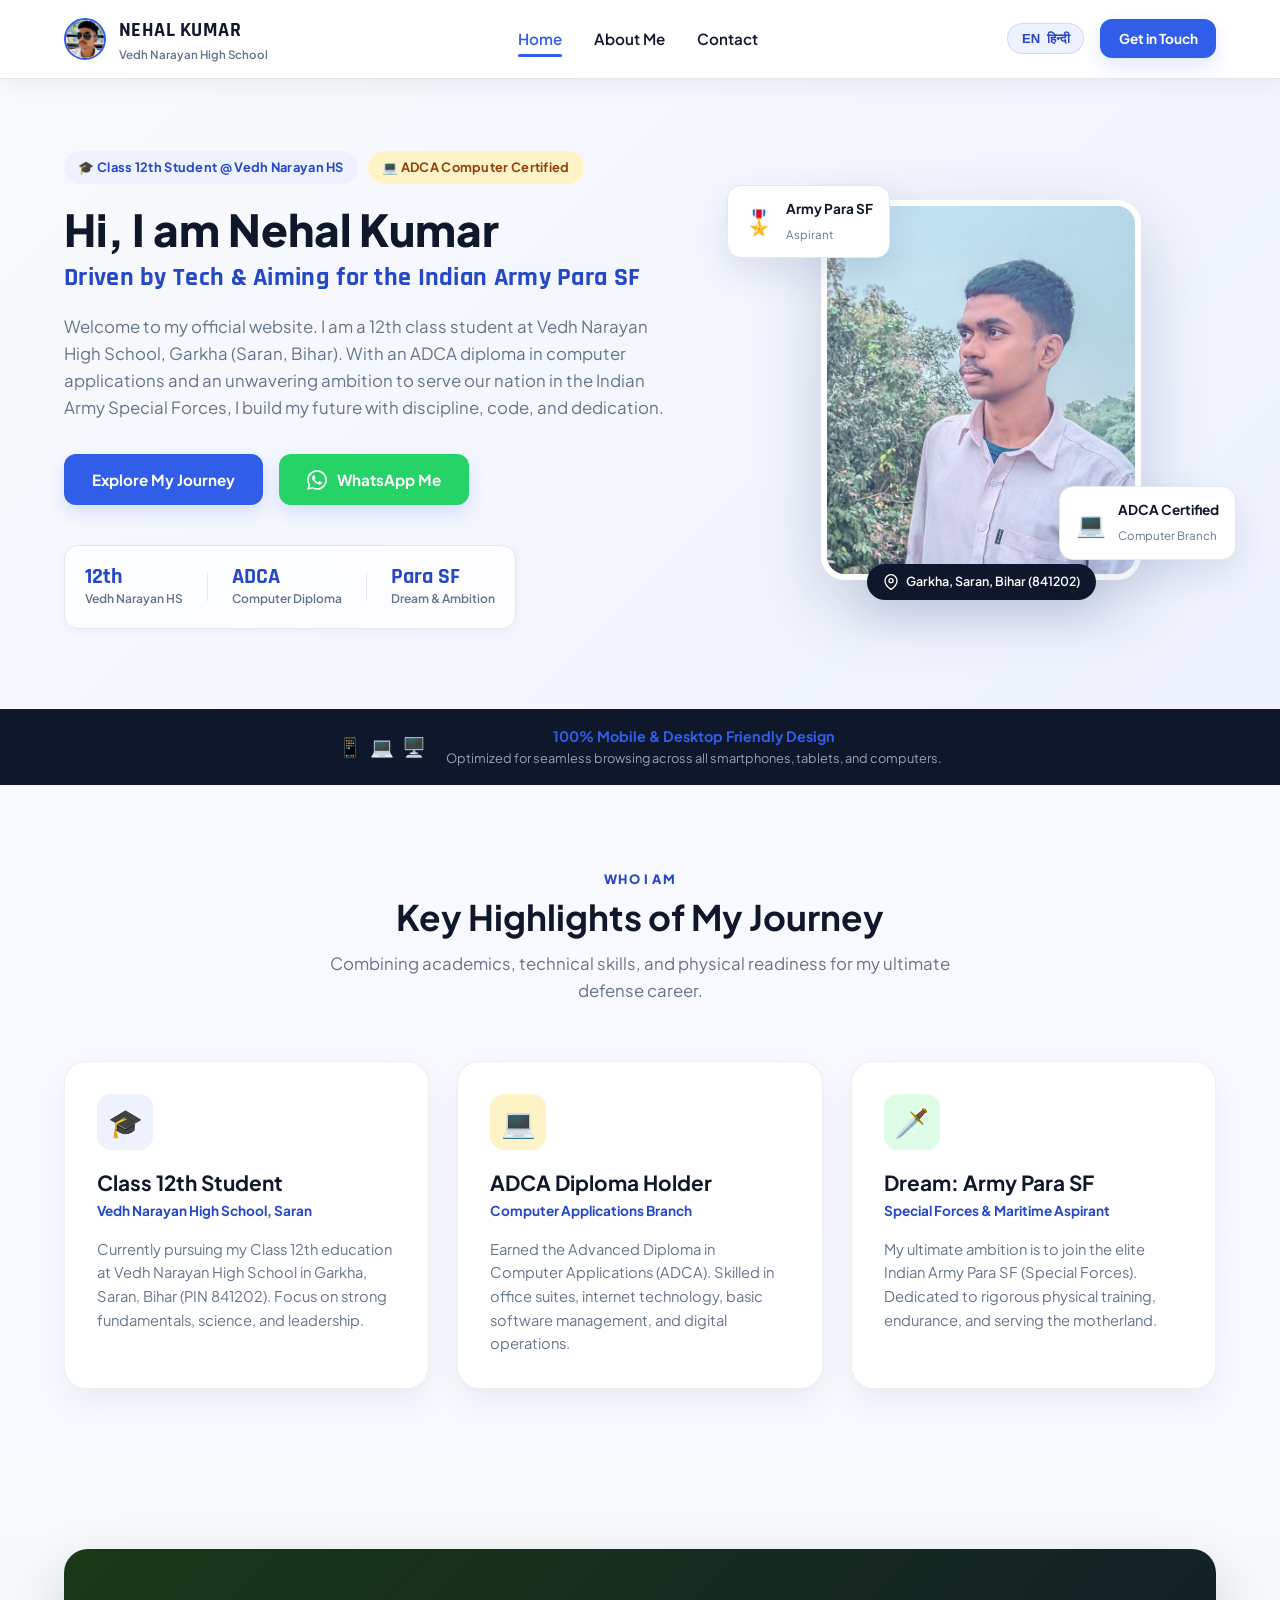
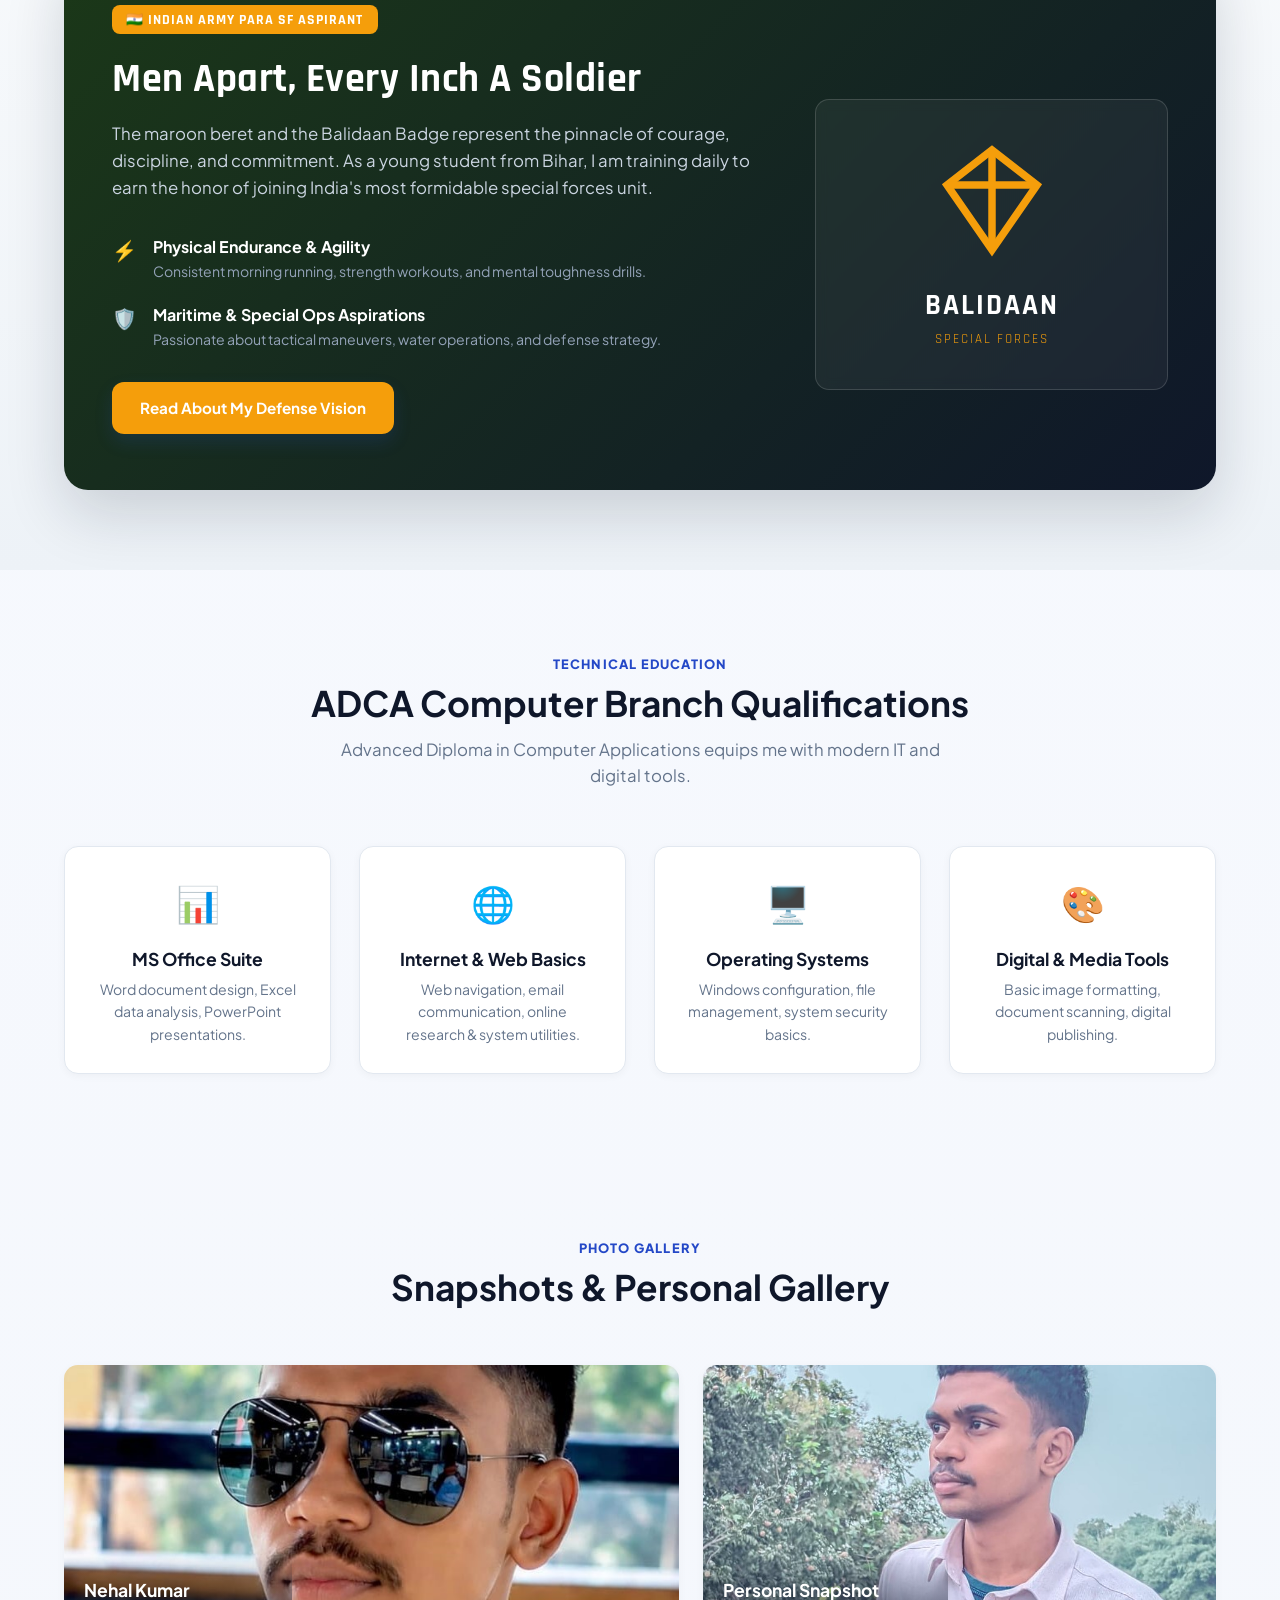
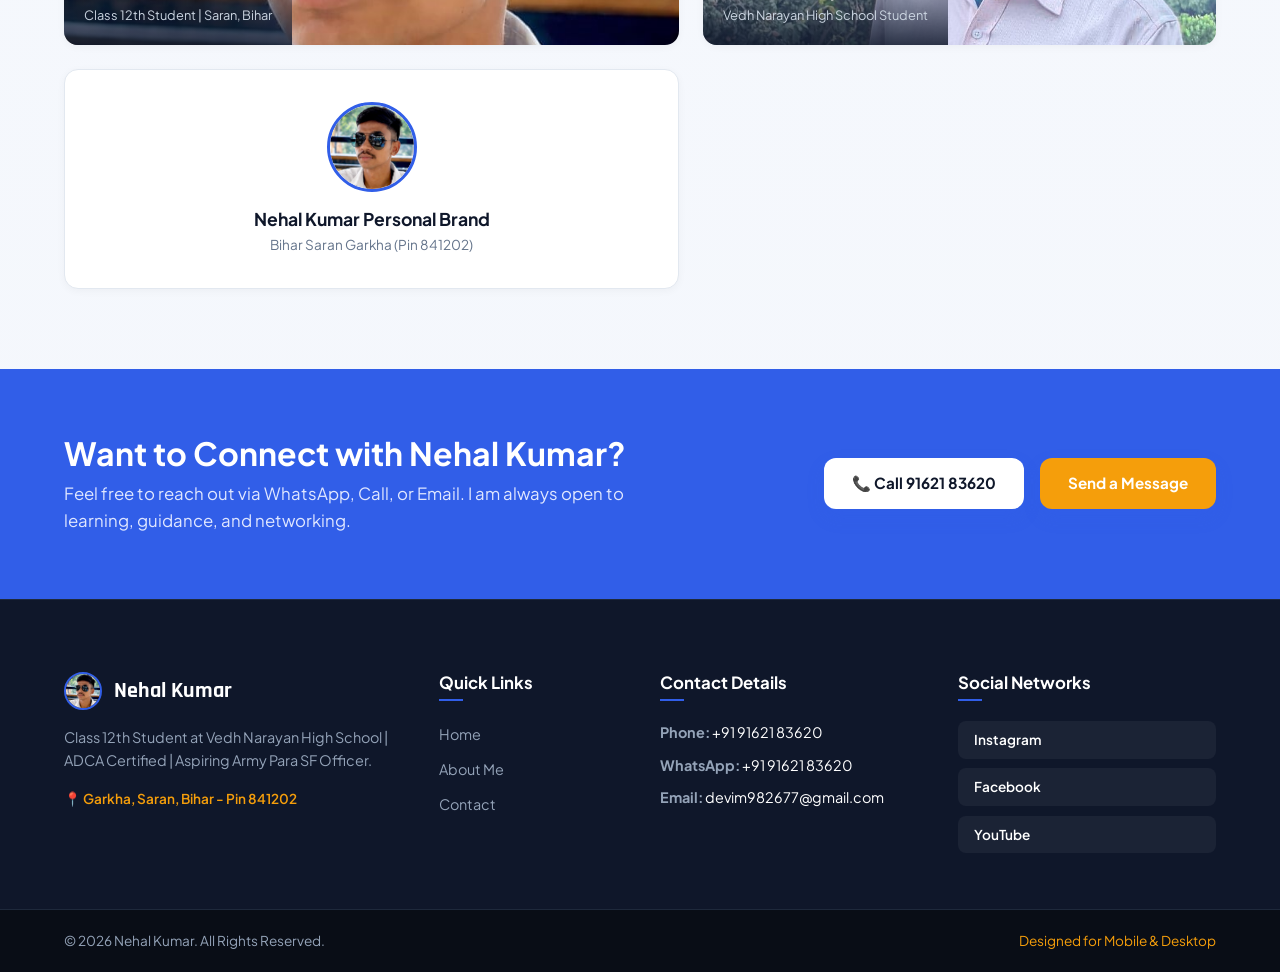
==== commit 819eb408: "Update index.html" ====
--- a/index.html
+++ b/index.html
@@ -7,11 +7,58 @@
   <meta property="og:title" content="Nehal Kumar - Student &amp; Army Para SF Aspirant">
   <meta property="og:description" content="Personal website of Nehal Kumar. Class 12th Vedh Narayan High School, ADCA degree holder &amp; Para SF aspirant.">
   <meta property="og:image" content="img-186cf42d.jpg">
-  
+  <link rel="icon" type="image/png" href="favicon.png">
+<link rel="shortcut icon" href="favicon.ico.jpg">
+<link rel="apple-touch-icon" href="apple-touch-icon.png">
   <link rel="preconnect" href="https://fonts.googleapis.com">
   <link rel="preconnect" href="https://fonts.gstatic.com" crossorigin="">
   <link href="https://fonts.googleapis.com/css2?family=Plus+Jakarta+Sans:wght@400;500;600;700;800&amp;family=Rajdhani:wght@600;700&amp;display=swap" rel="stylesheet">
   <link rel="stylesheet" href="style.css">
+  <!-- PRIMARY SEO -->
+<title>Nehal Kumar | Official Website</title>
+
+<meta name="description" content="Welcome to the official website of Nehal Kumar. Explore his education, ADCA computer certification, skills, achievements, interests and personal journey from Saran, Bihar, India.">
+
+<meta name="author" content="Nehal Kumar">
+
+<meta name="robots" content="index, follow, max-image-preview:large">
+
+<meta name="googlebot" content="index, follow">
+
+<meta name="viewport" content="width=device-width, initial-scale=1.0">
+
+<!-- CANONICAL URL -->
+<link rel="canonical" href="https://anshprasad668-arch.github.io/nehal-kumar/">
+
+<!-- OPEN GRAPH -->
+<meta property="og:type" content="website">
+<meta property="og:title" content="Nehal Kumar | Official Website">
+<meta property="og:description" content="Explore Nehal Kumar's education, skills, achievements and personal journey.">
+<meta property="og:url" content="https://anshprasad668-arch.github.io/nehal-kumar/">
+<meta property="og:image" content="https://anshprasad668-arch.github.io/nehal-kumar/favicon.png">
+
+<!-- TWITTER -->
+<meta name="twitter:card" content="summary_large_image">
+<meta name="twitter:title" content="Nehal Kumar | Official Website">
+<meta name="twitter:description" content="Discover Nehal Kumar's profile, education and achievements.">
+
+<!-- PERSON STRUCTURED DATA -->
+<script type="application/ld+json">
+{
+  "@context": "https://schema.org",
+  "@type": "Person",
+  "name": "Nehal Kumar",
+  "url": "https://anshprasad668-arch.github.io/nehal-kumar/",
+  "description": "Official personal website of Nehal Kumar.",
+  "image": "https://anshprasad668-arch.github.io/nehal-kumar/favicon.png",
+  "address": {
+    "@type": "PostalAddress",
+    "addressLocality": "Garkha",
+    "addressRegion": "Bihar",
+    "addressCountry": "IN"
+  }
+}
+</script>
 </head>
 <body>
   <!-- IMAGE EDITING: Change any img src="...jpg" below to the filename of your replacement image. Keep the image file in this same folder. -->
